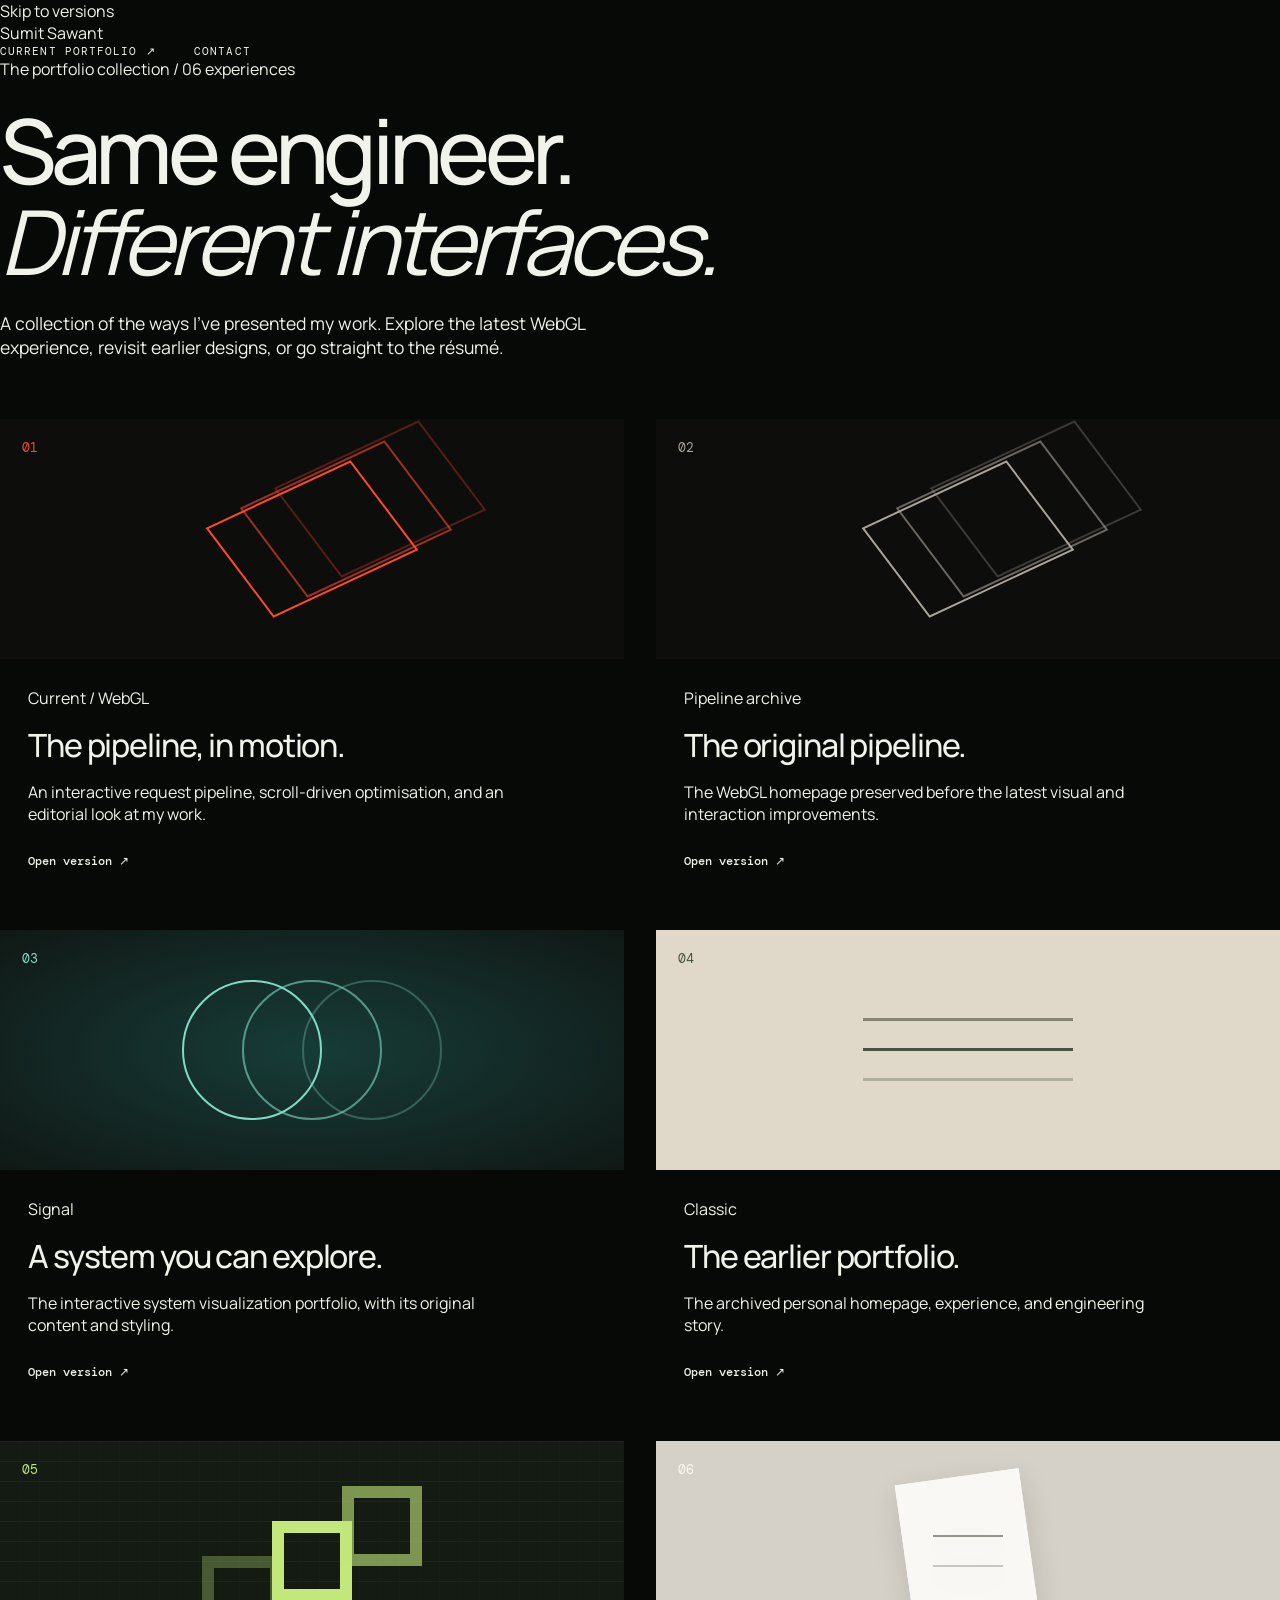
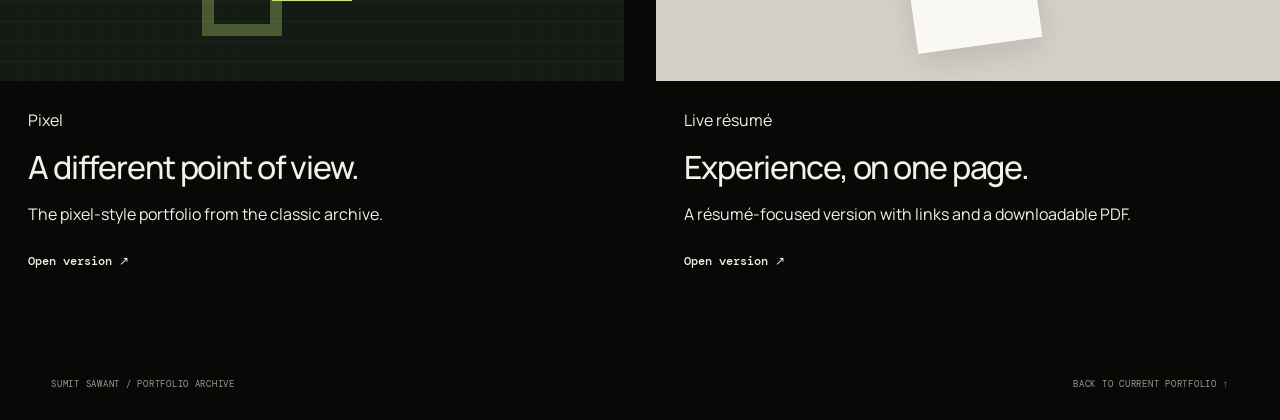
==== versions/index.html @ 626dcef7 "Improve WebGL portfolio controls and add all-versions gallery" ====
<!doctype html><html lang="en"><head><meta charset="utf-8"><meta name="viewport" content="width=device-width,initial-scale=1"><title>Portfolio versions — Sumit Sawant</title><meta name="description" content="Explore Sumit Sawant’s portfolio designs: WebGL pipeline, signal, classic, pixel, and live résumé."><link rel="canonical" href="https://sumitsawant.e2e.work/versions/"><link rel="icon" href="../favicon.svg"><link rel="stylesheet" href="../styles.css"><link rel="stylesheet" href="gallery.css"></head><body><a class="skip" href="#versions">Skip to versions</a><header class="masthead"><a class="masthead__name" href="../">Sumit Sawant</a><nav class="masthead__nav" aria-label="Primary"><a href="../">Current portfolio ↗</a><a href="../#contact">Contact</a></nav></header><main class="gallery"><div class="gallery-intro"><p class="meta">The portfolio collection / 06 experiences</p><h1>Same engineer.<br><em>Different interfaces.</em></h1><p>A collection of the ways I’ve presented my work. Explore the latest WebGL experience, revisit earlier designs, or go straight to the résumé.</p></div><section class="version-grid" id="versions" aria-label="All portfolio versions"><a class="version-card current" href="../"><div class="version-art" aria-hidden="true"><span>01</span><i></i><i></i><i></i></div><div class="version-copy"><p class="meta">Current / WebGL</p><h2>The pipeline, in motion.</h2><p>An interactive request pipeline, scroll-driven optimisation, and an editorial look at my work.</p><span class="version-open">Open version ↗</span></div></a><a class="version-card pipeline" href="pipeline/"><div class="version-art" aria-hidden="true"><span>02</span><i></i><i></i><i></i></div><div class="version-copy"><p class="meta">Pipeline archive</p><h2>The original pipeline.</h2><p>The WebGL homepage preserved before the latest visual and interaction improvements.</p><span class="version-open">Open version ↗</span></div></a><a class="version-card signal" href="../signal/"><div class="version-art" aria-hidden="true"><span>03</span><i></i><i></i><i></i></div><div class="version-copy"><p class="meta">Signal</p><h2>A system you can explore.</h2><p>The interactive system visualization portfolio, with its original content and styling.</p><span class="version-open">Open version ↗</span></div></a><a class="version-card classic" href="../previous/"><div class="version-art" aria-hidden="true"><span>04</span><i></i><i></i><i></i></div><div class="version-copy"><p class="meta">Classic</p><h2>The earlier portfolio.</h2><p>The archived personal homepage, experience, and engineering story.</p><span class="version-open">Open version ↗</span></div></a><a class="version-card pixel" href="../previous/pixel.html"><div class="version-art" aria-hidden="true"><span>05</span><i></i><i></i><i></i></div><div class="version-copy"><p class="meta">Pixel</p><h2>A different point of view.</h2><p>The pixel-style portfolio from the classic archive.</p><span class="version-open">Open version ↗</span></div></a><a class="version-card resume" href="../liveresume/"><div class="version-art" aria-hidden="true"><span>06</span><i></i><i></i><i></i></div><div class="version-copy"><p class="meta">Live résumé</p><h2>Experience, on one page.</h2><p>A résumé-focused version with links and a downloadable PDF.</p><span class="version-open">Open version ↗</span></div></a></section><footer class="gallery-footer meta"><span>Sumit Sawant / Portfolio archive</span><a href="../">Back to current portfolio ↑</a></footer></main></body></html>
---- styles.css ----
@import url("https://fonts.googleapis.com/css2?family=DM+Mono:wght@300;400;500&family=Manrope:wght@400;500;600;700;800&display=swap");

:root { color-scheme:dark; --ink:#070907; --ink-soft:#10130f; --paper:#f1f3ea; --muted:#979d90; --line:rgba(241,243,234,.16); --acid:#c8ff29; --mono:"DM Mono",ui-monospace,SFMono-Regular,Consolas,monospace; --sans:"Manrope",Arial,sans-serif; }
* { box-sizing:border-box; margin:0; padding:0; }
html { scroll-behavior:smooth; scrollbar-color:var(--acid) var(--ink); }
body { background:var(--ink); color:var(--paper); font-family:var(--sans); overflow-x:hidden; }
a { color:inherit; text-decoration:none; }
::selection { background:var(--acid); color:var(--ink); }
:focus-visible { outline:2px solid var(--acid); outline-offset:5px; }
#world { position:fixed; inset:0; width:100%; height:100%; z-index:0; pointer-events:none; }
.grain { position:fixed; inset:-100%; z-index:20; pointer-events:none; opacity:.045; background-image:url("data:image/svg+xml,%3Csvg viewBox='0 0 180 180' xmlns='http://www.w3.org/2000/svg'%3E%3Cfilter id='n'%3E%3CfeTurbulence type='fractalNoise' baseFrequency='.9' numOctaves='4' stitchTiles='stitch'/%3E%3C/filter%3E%3Crect width='100%25' height='100%25' filter='url(%23n)' opacity='.8'/%3E%3C/svg%3E"); animation:grain .25s steps(2) infinite; }
@keyframes grain { 25%{transform:translate(2%,-1%)} 50%{transform:translate(-1%,2%)} 75%{transform:translate(1%,1%)} 100%{transform:translate(-2%,-1%)} }
.loader { position:fixed; inset:0; background:var(--acid); color:var(--ink); z-index:100; display:grid; place-content:center; gap:24px; transition:transform .9s cubic-bezier(.76,0,.24,1); animation:loader-out .9s 1.2s cubic-bezier(.76,0,.24,1) forwards; }
.loader.is-done { transform:translateY(-105%); }
.loader[hidden] { display:none; }
.loader__mark { font-weight:800; font-size:clamp(2rem,7vw,5rem); letter-spacing:-.08em; }
.loader__mark span { opacity:.35; }
.loader__track { height:2px; background:rgba(7,9,7,.2); width:min(300px,65vw); }
.loader__track span { display:block; height:100%; background:var(--ink); animation:load 1.15s cubic-bezier(.76,0,.24,1) forwards; transform-origin:left; }
.loader p { font:500 .65rem var(--mono); letter-spacing:.18em; text-transform:uppercase; }
@keyframes load { from{transform:scaleX(0)} to{transform:scaleX(1)} }
@keyframes loader-out { to{transform:translateY(-105%);visibility:hidden} }

.scroll-progress { position:fixed; z-index:50; top:0; left:0; width:100%; height:2px; pointer-events:none; }
.scroll-progress span { display:block; width:0; height:100%; background:var(--acid); box-shadow:0 0 12px var(--acid); }
.site-header { position:fixed; z-index:30; top:0; left:0; width:100%; padding:25px clamp(22px,4vw,64px); display:flex; align-items:center; justify-content:space-between; transition:padding .35s,background .35s,border-color .35s; border-bottom:1px solid transparent; }
.site-header.is-scrolled { padding-block:16px; background:rgba(7,9,7,.82); border-color:var(--line); backdrop-filter:blur(18px); -webkit-backdrop-filter:blur(18px); }
.logo { display:flex; gap:11px; align-items:center; font:500 .75rem var(--mono); letter-spacing:.12em; }
.logo__signal { width:9px; height:9px; background:var(--acid); box-shadow:0 0 16px var(--acid); animation:blink 2s infinite; }
.logo i { color:var(--acid); font-style:normal; }
@keyframes blink { 50%{opacity:.3} }
nav { display:flex; gap:clamp(18px,3vw,44px); }
nav a,.header-cta { font:400 .68rem var(--mono); letter-spacing:.1em; text-transform:uppercase; position:relative; }
nav a::after { content:""; position:absolute; left:0; bottom:-7px; width:100%; height:1px; background:currentColor; transform:scaleX(0); transform-origin:right; transition:transform .35s; }
nav a:hover::after { transform:scaleX(1); transform-origin:left; }
.header-cta { border:1px solid currentColor; padding:11px 15px; }
.header-cta span { color:var(--acid); margin-left:8px; }
main,footer { position:relative; z-index:2; }

.hero { min-height:100svh; padding:150px clamp(22px,4vw,64px) 48px; display:flex; flex-direction:column; justify-content:space-between; position:relative; }
.hero::before { content:""; position:absolute; inset:80px clamp(22px,4vw,64px) 36px; border:1px solid rgba(255,255,255,.07); pointer-events:none; }
.hero__eyebrow,.section-label { font:400 .68rem var(--mono); letter-spacing:.14em; text-transform:uppercase; color:var(--muted); display:flex; align-items:center; gap:12px; }
.hero__availability { margin-left:auto; margin-right:clamp(30px,8vw,120px); color:rgba(241,243,234,.5); }
.pulse { width:7px; height:7px; border-radius:50%; background:var(--acid); box-shadow:0 0 0 0 rgba(200,255,41,.5); animation:pulse 2s infinite; }
@keyframes pulse { 70%{box-shadow:0 0 0 10px rgba(200,255,41,0)} }
.hero__title-wrap { display:flex; align-items:end; gap:30px; position:relative; }
.hero__title { font-size:clamp(4rem,10.4vw,10.8rem); line-height:.83; letter-spacing:-.075em; font-weight:600; text-transform:uppercase; }
.title-line { display:block; will-change:transform; }
.title-line--accent { color:transparent; -webkit-text-stroke:1.5px var(--acid); padding-left:clamp(0px,8vw,120px); text-shadow:0 0 50px rgba(200,255,41,.08); font-size:.78em; line-height:1; }
.hero__side-note { font:300 .62rem/1.8 var(--mono); color:var(--muted); text-transform:uppercase; letter-spacing:.08em; writing-mode:vertical-rl; margin-bottom:10px; }
.hero__footer { display:flex; align-items:end; justify-content:space-between; padding:0 clamp(24px,5vw,80px); }
.hero__footer>div { max-width:510px; }
.hero__footer p { font-size:clamp(1rem,1.4vw,1.3rem); line-height:1.55; color:#c5c9bf; }
.micro-label { display:block; color:var(--acid); font:400 .55rem var(--mono); letter-spacing:.15em; margin-bottom:12px; }
.round-link { width:96px; height:96px; border:1px solid var(--line); border-radius:50%; display:flex; flex-direction:column; justify-content:center; align-items:center; gap:10px; font:400 .62rem var(--mono); text-transform:uppercase; transition:background .3s,color .3s; }
.round-link:hover { background:var(--acid); color:var(--ink); }
.round-link__arrow { font-size:1.2rem; }
.hero__scroll { position:absolute; right:clamp(22px,4vw,64px); bottom:45%; font:400 .55rem var(--mono); text-transform:uppercase; letter-spacing:.12em; color:var(--muted); transform:rotate(90deg) translateX(50%); transform-origin:right; display:flex; align-items:center; gap:10px; }
.hero__scroll span { width:40px; height:1px; background:var(--acid); display:block; }

.ticker { overflow:hidden; border-block:1px solid var(--line); background:rgba(7,9,7,.82); backdrop-filter:blur(10px); transform:rotate(-1deg) scale(1.02); }
.ticker__track { display:flex; gap:34px; align-items:center; width:max-content; padding:20px 0; animation:ticker 24s linear infinite; }
.ticker span { font-size:clamp(1rem,2vw,1.5rem); text-transform:uppercase; letter-spacing:.03em; white-space:nowrap; }
.ticker i { color:var(--acid); font-style:normal; }
@keyframes ticker { to{transform:translateX(-50%)} }
.section-pad { padding:clamp(110px,14vw,210px) clamp(22px,7vw,110px); }
.section-label { border-top:1px solid var(--line); padding-top:18px; margin-bottom:clamp(60px,8vw,120px); }
.section-label span { color:var(--acid); }
.intro { background:linear-gradient(180deg,transparent,rgba(15,18,14,.86)); }
.intro__grid { display:grid; grid-template-columns:1.5fr .65fr; gap:clamp(40px,10vw,160px); align-items:end; }
.statement { font-size:clamp(3.2rem,7vw,8.4rem); line-height:.97; letter-spacing:-.065em; font-weight:500; max-width:1100px; }
.statement em { font-style:normal; color:var(--acid); }
.intro__copy p { color:#b8bdb1; font-size:clamp(1rem,1.35vw,1.25rem); line-height:1.65; margin-bottom:35px; }
.status-chip { font:400 .59rem var(--mono); text-transform:uppercase; letter-spacing:.1em; border:1px solid var(--line); padding:12px; display:flex; gap:9px; align-items:center; width:max-content; }
.status-chip span { width:6px; height:6px; background:var(--acid); border-radius:50%; }

.work { background:var(--paper); color:var(--ink); }
.work .section-label { border-color:rgba(7,9,7,.2); color:#60645c; }
.work-list { display:grid; grid-template-columns:repeat(3,1fr); border-top:1px solid rgba(7,9,7,.25); }
.work-card { min-height:560px; padding:32px clamp(22px,3vw,48px); border-right:1px solid rgba(7,9,7,.22); display:flex; flex-direction:column; position:relative; overflow:hidden; transition:color .45s; isolation:isolate; }
.work-card:last-child { border-right:0; }
.work-card::before { content:""; position:absolute; inset:100% 0 0; background:var(--ink); transition:inset .55s cubic-bezier(.22,1,.36,1); z-index:-1; }
.work-card__glow { position:absolute; z-index:-1; left:var(--glow-x,50%); top:var(--glow-y,50%); width:330px; height:330px; transform:translate(-50%,-50%); border-radius:50%; background:radial-gradient(circle,rgba(200,255,41,.2),transparent 67%); opacity:0; transition:opacity .35s; pointer-events:none; }
.work-card:hover { color:var(--paper); }
.work-card:hover::before { inset:0; }
.work-card:hover .work-card__glow { opacity:1; }
.work-card__top { display:flex; justify-content:space-between; align-items:center; }
.work-card__number { font:500 .65rem var(--mono); }
.work-card__icon { width:54px; height:54px; border:1px solid currentColor; border-radius:50%; display:grid; place-items:center; font-size:1.4rem; transition:transform .5s; }
.work-card:hover .work-card__icon { transform:rotate(180deg); color:var(--acid); }
.work-card h3 { font-size:clamp(2rem,3vw,4rem); line-height:1.03; letter-spacing:-.055em; font-weight:500; margin:auto 0 30px; }
.work-card p { font-size:.95rem; line-height:1.7; max-width:350px; opacity:.72; margin-bottom:30px; }
.work-card ul { display:flex; flex-wrap:wrap; gap:7px; list-style:none; }
.work-card li { border:1px solid currentColor; border-radius:99px; padding:7px 10px; font:400 .55rem var(--mono); text-transform:uppercase; letter-spacing:.07em; opacity:.7; }

.experience { background:rgba(7,9,7,.9); }
.experience__inner { display:grid; grid-template-columns:1.15fr .85fr; gap:10vw; align-items:start; }
.kicker { font:400 .65rem var(--mono); color:var(--acid); text-transform:uppercase; letter-spacing:.15em; margin-bottom:22px; }
.experience__headline h2 { font-size:clamp(3.2rem,6vw,7rem); line-height:.96; letter-spacing:-.06em; font-weight:500; }
.experience__headline h2 span { color:var(--muted); }
.timeline { border-left:1px solid var(--line); }
.timeline__item { position:relative; padding:0 0 80px 42px; }
.timeline__item:last-child { padding-bottom:0; }
.timeline__dot { position:absolute; left:-5px; top:5px; width:9px; height:9px; background:var(--acid); border-radius:50%; box-shadow:0 0 18px var(--acid); }
.timeline__year { font:400 .6rem var(--mono); color:var(--acid); letter-spacing:.12em; }
.timeline h3 { font-size:clamp(2rem,4vw,4rem); letter-spacing:-.04em; margin:10px 0 4px; }
.timeline p { color:var(--muted); }

.stack { background:var(--ink-soft); }
.stack__cloud { display:flex; align-items:baseline; justify-content:center; flex-wrap:wrap; gap:20px clamp(25px,5vw,75px); }
.stack__cloud span { font-size:clamp(1.6rem,4.5vw,5.5rem); font-weight:500; letter-spacing:-.05em; color:#6d7268; transition:color .3s,transform .3s; cursor:default; }
.stack__cloud span:hover { color:var(--paper); transform:translateY(-6px); }
.stack__cloud .stack__primary { color:var(--acid); }

.contact { min-height:90vh; display:flex; flex-direction:column; justify-content:center; align-items:center; text-align:center; position:relative; overflow:hidden; background:radial-gradient(circle at 50% 50%,rgba(200,255,41,.08),transparent 35%); }
.contact__orb { width:min(54vw,700px); height:min(54vw,700px); border:1px solid rgba(200,255,41,.2); border-radius:50%; position:absolute; box-shadow:inset 0 0 120px rgba(200,255,41,.04); animation:orb 5s ease-in-out infinite; }
.contact__orb::before,.contact__orb::after { content:""; position:absolute; inset:8%; border:1px solid rgba(200,255,41,.12); border-radius:50%; }
.contact__orb::after { inset:21%; }
@keyframes orb { 50%{transform:scale(1.05);box-shadow:inset 0 0 150px rgba(200,255,41,.09)} }
.contact h2 { font-size:clamp(4.5rem,13vw,13rem); line-height:.76; letter-spacing:-.08em; text-transform:uppercase; font-weight:600; position:relative; }
.contact h2 span { color:var(--acid); }
.contact__actions { position:relative; margin-top:80px; display:flex; align-items:center; gap:45px; }
.email { background:var(--acid); color:var(--ink); padding:20px 28px; font:500 .72rem var(--mono); text-transform:uppercase; letter-spacing:.07em; transition:box-shadow .3s,transform .3s; }
.email:hover { box-shadow:0 0 0 7px rgba(200,255,41,.12),0 18px 60px rgba(200,255,41,.18); }
.email span { margin-left:28px; }
.contact__links { display:flex; gap:24px; font:400 .65rem var(--mono); text-transform:uppercase; }
footer { padding:30px clamp(22px,4vw,64px); border-top:1px solid var(--line); display:flex; justify-content:space-between; font:400 .58rem var(--mono); text-transform:uppercase; letter-spacing:.08em; color:var(--muted); background:var(--ink); }
.error-page { min-height:100svh; overflow:hidden; background:radial-gradient(circle at 50% 45%,rgba(200,255,41,.1),transparent 35%),var(--ink); }
.error-shell { min-height:100svh; display:flex; flex-direction:column; align-items:center; justify-content:center; text-align:center; padding:30px; }
.error-shell h1 { font-size:clamp(9rem,30vw,28rem); line-height:.75; letter-spacing:-.1em; font-weight:600; }
.error-shell h1 span { color:transparent; -webkit-text-stroke:2px var(--acid); }
.error-shell>p:not(.kicker) { color:var(--muted); margin:45px 0 30px; font-size:clamp(.9rem,1.3vw,1.15rem); }
.error-shell .email { display:inline-block; }

.reveal { opacity:0; transform:translateY(45px); transition:opacity .9s ease,transform .9s cubic-bezier(.22,1,.36,1); }
.reveal.is-visible { opacity:1; transform:none; }
.work-card:nth-child(2),.timeline__item:nth-child(2) { transition-delay:.12s; }
.work-card:nth-child(3),.timeline__item:nth-child(3) { transition-delay:.24s; }
.cursor { width:18px; height:18px; border:1px solid var(--acid); border-radius:50%; position:fixed; left:0; top:0; z-index:80; pointer-events:none; mix-blend-mode:difference; opacity:0; transition:width .2s,height .2s,background .2s,opacity .2s; transform:translate(-50%,-50%); }
.cursor.has-moved { opacity:1; }
.cursor.is-hover { width:44px; height:44px; background:var(--acid); }

@media (max-width:900px) {
  nav{display:none}.hero__title{font-size:clamp(3.8rem,14vw,8rem)}.hero__footer{padding:0}.intro__grid,.experience__inner{grid-template-columns:1fr}.work-list{grid-template-columns:1fr}.work-card{min-height:480px;border-right:0;border-bottom:1px solid rgba(7,9,7,.22)}.experience__inner{gap:80px}.stack__cloud{justify-content:flex-start}.contact h2{font-size:clamp(4rem,17vw,9rem)}
}
@media (max-width:600px) {
  .site-header{padding:18px;right:0;width:auto}.site-header.is-scrolled{padding-block:13px}.logo{font-size:.64rem}.header-cta{display:none}.hero{padding:120px 18px 30px;overflow:hidden}.hero::before,.hero__side-note,.hero__scroll,.hero__availability{display:none}.hero__title{font-size:clamp(3.3rem,15.2vw,5.8rem);line-height:.87}.title-line--accent{padding-left:0;-webkit-text-stroke-width:1px}.hero__footer{align-items:flex-start;gap:22px}.hero__footer>div{max-width:240px}.hero__footer p{font-size:.88rem}.round-link{width:72px;height:72px;flex:none}.section-pad{padding:100px 20px}.statement{font-size:3.25rem}.work-card{padding:26px 20px;min-height:440px}.contact{min-height:80vh}.contact__orb{width:90vw;height:90vw}.contact__actions{flex-direction:column;gap:28px;margin-top:60px}.email{font-size:.58rem;padding:17px 15px}.email span{margin-left:12px}.contact__links{gap:18px}footer{gap:20px;flex-wrap:wrap}footer span:nth-child(2){display:none}
}
@media (pointer:coarse) { .cursor{display:none} }
@media (prefers-reduced-motion:reduce) { html{scroll-behavior:auto}*,*::before,*::after{animation-duration:.01ms!important;animation-iteration-count:1!important;transition-duration:.01ms!important}.reveal{opacity:1;transform:none}#world{opacity:.45} }

/* 2026 interaction layer — restrained system UI around one authored WebGL scene. */
.skip-link { position:fixed; z-index:120; top:12px; left:12px; padding:12px 16px; background:var(--acid); color:var(--ink); font:500 .68rem var(--mono); text-transform:uppercase; letter-spacing:.08em; transform:translateY(-160%); transition:transform .25s; }
.skip-link:focus { transform:none; }
#content [id] { scroll-margin-top:100px; }
.grain { inset:-12%; opacity:.035; background-size:180px 180px; animation:grain-fine .5s steps(2) infinite; }
@keyframes grain-fine { 0%{transform:translate3d(0,0,0)} 33%{transform:translate3d(1.5%,-1%,0)} 66%{transform:translate3d(-1%,1.5%,0)} 100%{transform:translate3d(.5%,-.5%,0)} }

.site-header nav { gap:2px; padding:5px; border:1px solid rgba(241,243,234,.11); background:rgba(7,9,7,.5); box-shadow:0 12px 45px rgba(0,0,0,.18); backdrop-filter:blur(16px); -webkit-backdrop-filter:blur(16px); }
.site-header nav a { --nav-scale:1; --nav-lift:0px; display:flex; align-items:center; justify-content:center; min-height:32px; padding:4px 11px; transform:translate3d(0,var(--nav-lift),0) scale(var(--nav-scale)); transform-origin:50% 100%; transition:transform .2s ease,color .2s ease,background .2s ease; }
.site-header nav a::after { display:none; }
.site-header nav a:hover,.site-header nav a:focus-visible { color:var(--acid); background:rgba(200,255,41,.07); }
.nav-resume { display:none!important; }

.hero__title { position:relative; z-index:1; }
.title-line { clip-path:inset(-8% -4% -12% 0); }
.js-ready .title-line { opacity:0; clip-path:inset(-8% 100% -12% 0); }
.js-ready .is-loaded .title-line,.js-ready body.is-loaded .title-line { animation:title-unmask 1.05s cubic-bezier(.2,.78,.2,1) forwards; }
.js-ready .is-loaded .title-line:nth-child(2),.js-ready body.is-loaded .title-line:nth-child(2) { animation-delay:.1s; }
@keyframes title-unmask { 0%{opacity:0;clip-path:inset(-8% 100% -12% 0);filter:blur(8px)} 100%{opacity:1;clip-path:inset(-8% -4% -12% 0);filter:blur(0)} }

.hero__footer { gap:clamp(20px,3vw,48px); }
.hero__footer>div:first-child { flex:1 1 420px; }
.scene-console { flex:0 0 clamp(245px,19vw,286px); margin-left:auto; border:1px solid rgba(241,243,234,.15); background:rgba(7,9,7,.64); box-shadow:0 22px 65px rgba(0,0,0,.28),inset 0 1px rgba(255,255,255,.035); backdrop-filter:blur(18px); -webkit-backdrop-filter:blur(18px); padding:13px; position:relative; overflow:hidden; }
.scene-console::before { content:""; position:absolute; inset:0 auto auto 0; width:42%; height:1px; background:var(--acid); box-shadow:0 0 14px rgba(200,255,41,.8); }
.scene-console::after { content:""; position:absolute; left:-25%; top:0; width:20%; height:100%; background:linear-gradient(90deg,transparent,rgba(200,255,41,.045),transparent); transform:skewX(-16deg); animation:console-scan 5.5s ease-in-out infinite; pointer-events:none; }
@keyframes console-scan { 0%,18%{transform:translateX(0) skewX(-16deg)} 70%,100%{transform:translateX(720%) skewX(-16deg)} }
.scene-console__head,.scene-console__readout { display:flex; justify-content:space-between; gap:12px; font:400 .56rem var(--mono); letter-spacing:.08em; text-transform:uppercase; color:#8f9787; white-space:nowrap; }
.scene-console__live { color:var(--paper); }
.scene-console__live i { display:inline-block; width:5px; height:5px; margin:0 5px 1px 0; border-radius:50%; background:var(--acid); box-shadow:0 0 9px var(--acid); animation:blink 1.6s infinite; }
.scene-console__modes { display:grid; grid-template-columns:repeat(3,1fr); gap:4px; margin:12px 0; }
.scene-console button { min-height:30px; border:1px solid rgba(241,243,234,.11); background:rgba(255,255,255,.025); color:#9fa69a; font:400 .56rem var(--mono); text-transform:uppercase; letter-spacing:.05em; cursor:pointer; transition:background .25s,color .25s,border-color .25s,box-shadow .25s; }
.scene-console button:hover,.scene-console button:focus-visible { color:var(--paper); border-color:rgba(200,255,41,.42); }
.scene-console button.is-active { color:var(--ink); background:var(--acid); border-color:var(--acid); box-shadow:0 0 18px rgba(200,255,41,.12); }
.scene-console__readout { padding-top:10px; border-top:1px solid rgba(241,243,234,.09); font-size:.51rem; }
.scene-console__readout span:first-child { color:#c5cbbf; }

@property --rim-angle { syntax:"<angle>"; initial-value:0deg; inherits:false; }
.email { --cta-x:50%; --cta-y:50%; position:relative; isolation:isolate; overflow:hidden; color:var(--paper); border:1px solid transparent; background:linear-gradient(#12170f,#12170f) padding-box,conic-gradient(from var(--rim-angle),rgba(200,255,41,.16),var(--acid),rgba(103,217,195,.7),rgba(200,255,41,.16)) border-box; animation:cta-rim 5s linear infinite; }
.email::after { content:""; position:absolute; z-index:-1; inset:0; background:radial-gradient(120px circle at var(--cta-x) var(--cta-y),rgba(200,255,41,.24),transparent 58%); opacity:.55; transition:opacity .25s; }
.email:hover { color:var(--acid); box-shadow:0 0 0 7px rgba(200,255,41,.07),0 18px 60px rgba(200,255,41,.14); }
@keyframes cta-rim { to{--rim-angle:360deg} }

.reveal { opacity:1; transform:none; }
.js-ready .reveal { opacity:0; transform:translateY(36px); }
.js-ready .reveal.is-visible { opacity:1; transform:none; }
.world-fallback .hero { background:radial-gradient(circle at 76% 42%,rgba(200,255,41,.09),transparent 28%); }
#world { transition:opacity .6s ease; }
#world.is-muted { opacity:.08; }
.ticker:hover .ticker__track,.ticker:focus-within .ticker__track { animation-play-state:paused; }

@media (max-width:1120px) {
  .scene-console { display:none; }
}
@media (max-width:900px) {
  body { padding-bottom:72px; }
  body.error-page { padding-bottom:0; }
  .hero { padding-bottom:100px; }
  .site-header nav { display:flex; position:fixed; z-index:70; left:50%; right:auto; top:auto; bottom:max(12px,env(safe-area-inset-bottom)); width:min(calc(100vw - 24px),430px); transform:translateX(-50%); justify-content:space-between; padding:5px; background:rgba(7,9,7,.84); box-shadow:0 14px 55px rgba(0,0,0,.52),inset 0 1px rgba(255,255,255,.04); }
  .site-header nav a { flex:1; min-height:44px; padding:5px 8px; font-size:.58rem; }
  .nav-resume { display:flex!important; color:var(--acid); }
  .hero__footer { gap:22px; }
}
@media (max-width:600px) {
  .hero { padding-bottom:98px; }
  .hero__eyebrow { font-size:.6rem; letter-spacing:.08em; gap:9px; }
  .hero__footer>div:first-child { flex-basis:auto; }
  .site-header nav { width:calc(100vw - 20px); bottom:max(10px,env(safe-area-inset-bottom)); }
  .site-header nav a { font-size:.54rem; letter-spacing:.055em; }
  .contact__links a { min-height:40px; display:flex; align-items:center; }
}
@media (max-height:720px) and (min-width:901px) {
  .hero { min-height:760px; }
}
@media (prefers-reduced-motion:reduce) {
  .js-ready .title-line { opacity:1; clip-path:inset(-8% -4% -12% 0); filter:none; }
  .js-ready .reveal { opacity:1; transform:none; }
  .site-header nav a { --nav-scale:1!important; --nav-lift:0px!important; }
}
---- versions/gallery.css ----
.gallery { padding:70px var(--pad) 24px; max-width:1600px; margin:auto; }
.gallery-intro { margin-bottom:60px; }
.gallery-intro h1 { font-size:clamp(3rem,7vw,7rem); letter-spacing:-.06em; line-height:1.02; margin:24px 0; font-weight:500; }
.gallery-intro em { font-family:var(--serif); color:var(--accent); font-weight:400; }
.gallery-intro > p:last-child { max-width:58ch; color:var(--ink-2); font-size:1.1rem; }
.version-grid { display:grid; grid-template-columns:repeat(2,minmax(0,1fr)); gap:32px; }
.version-card { border:1px solid var(--rule); display:block; background:var(--panel); transition:transform .25s,border-color .25s; }
.version-card:hover { transform:translateY(-5px); border-color:var(--accent); }
.version-art { height:240px; overflow:hidden; position:relative; background:#0d0d0b; color:#ff4a2d; display:flex; align-items:center; justify-content:center; }
.version-art span { position:absolute; top:20px; left:22px; font:400 .8rem var(--mono); }
.version-art i { position:absolute; width:160px; height:110px; border:2px solid currentColor; transform:rotate(-25deg) skew(12deg); }
.version-art i:nth-of-type(2) { transform:translate(34px,-20px) rotate(-25deg) skew(12deg); opacity:.6; }
.version-art i:nth-of-type(3) { transform:translate(68px,-40px) rotate(-25deg) skew(12deg); opacity:.3; }
.pipeline .version-art { color:#aaa49a; }
.signal .version-art { color:#81dac6; background:radial-gradient(ellipse at center,#173c38,#101815); }
.signal .version-art i { width:140px; height:140px; border-radius:50%; transform:translateX(-60px); }
.signal .version-art i:nth-of-type(2) { transform:translateX(0); }
.signal .version-art i:nth-of-type(3) { transform:translateX(60px); }
.classic .version-art { background:#e0d8c9; color:#4a5140; }
.classic .version-art i { transform:none; width:210px; height:3px; border:0; background:currentColor; }
.classic .version-art i:nth-of-type(2) { transform:translateY(-30px); }
.classic .version-art i:nth-of-type(3) { transform:translateY(30px); }
.pixel .version-art { color:#c2e77a; background:repeating-linear-gradient(90deg,transparent 0 19px,#ffffff06 20px),repeating-linear-gradient(0deg,#141b12 0 19px,#273021 20px); }
.pixel .version-art i { width:80px; height:80px; transform:none; border:12px solid currentColor; }
.pixel .version-art i:nth-of-type(2) { transform:translate(70px,-35px); }
.pixel .version-art i:nth-of-type(3) { transform:translate(-70px,35px); }
.resume .version-art { background:#d5d1c8; color:#f9f8f4; }
.resume .version-art i { width:125px; height:170px; background:currentColor; transform:rotate(-8deg); box-shadow:0 10px 30px #14130f20; }
.resume .version-art i:nth-of-type(2) { width:70px; height:2px; background:#55524a; transform:translateY(-25px); border:0; }
.resume .version-art i:nth-of-type(3) { width:70px; height:2px; background:#55524a; transform:translateY(5px); border:0; }
.version-copy { padding:28px; }
.version-copy h2 { font-size:clamp(1.5rem,2.5vw,2.2rem); letter-spacing:-.035em; margin:14px 0; font-weight:500; }
.version-copy > p:not(.meta) { color:var(--ink-2); max-width:48ch; }
.version-open { display:inline-block; margin-top:28px; font:500 .75rem var(--mono); color:var(--accent); }
.gallery-footer { display:flex; justify-content:space-between; gap:20px; flex-wrap:wrap; margin-top:60px; padding-top:20px; border-top:1px solid var(--rule); }
@media(max-width:650px) { .gallery { padding-top:45px; } .version-grid { grid-template-columns:1fr; gap:24px; } .version-art { height:210px; } }
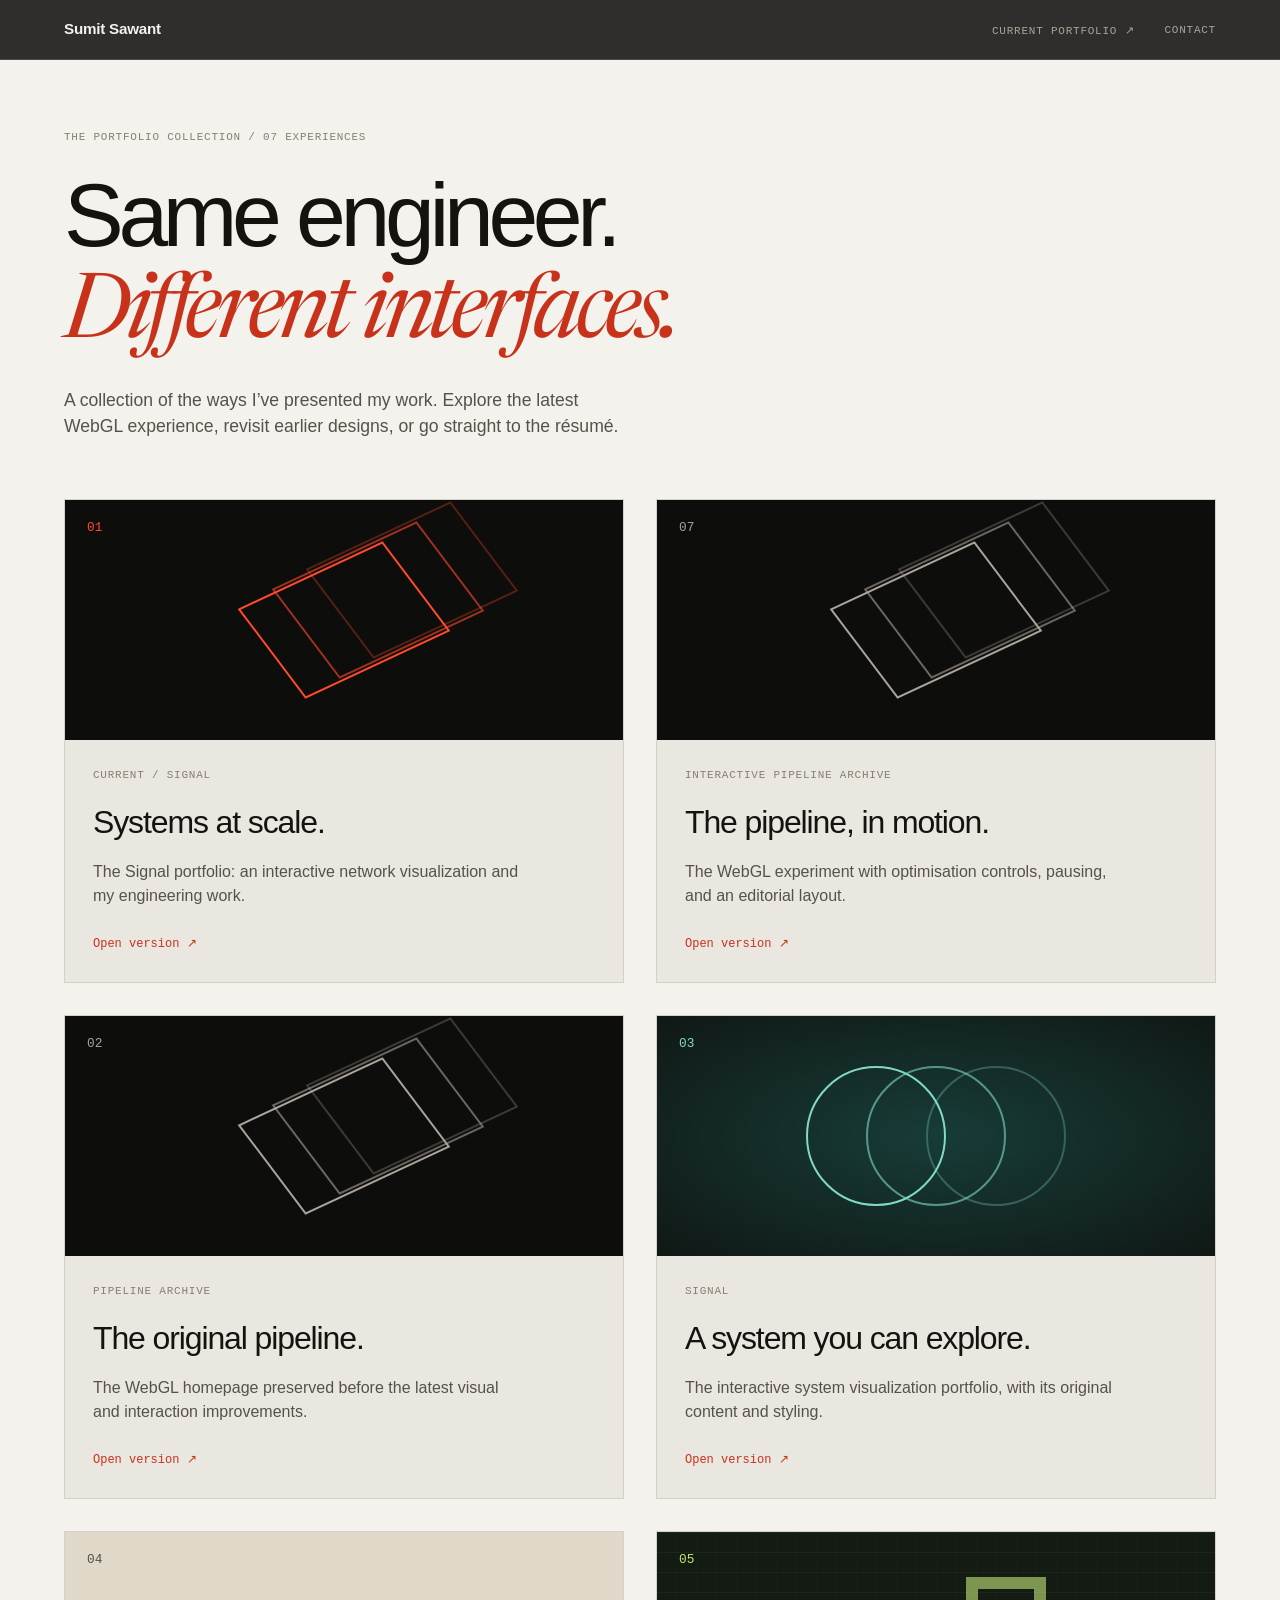
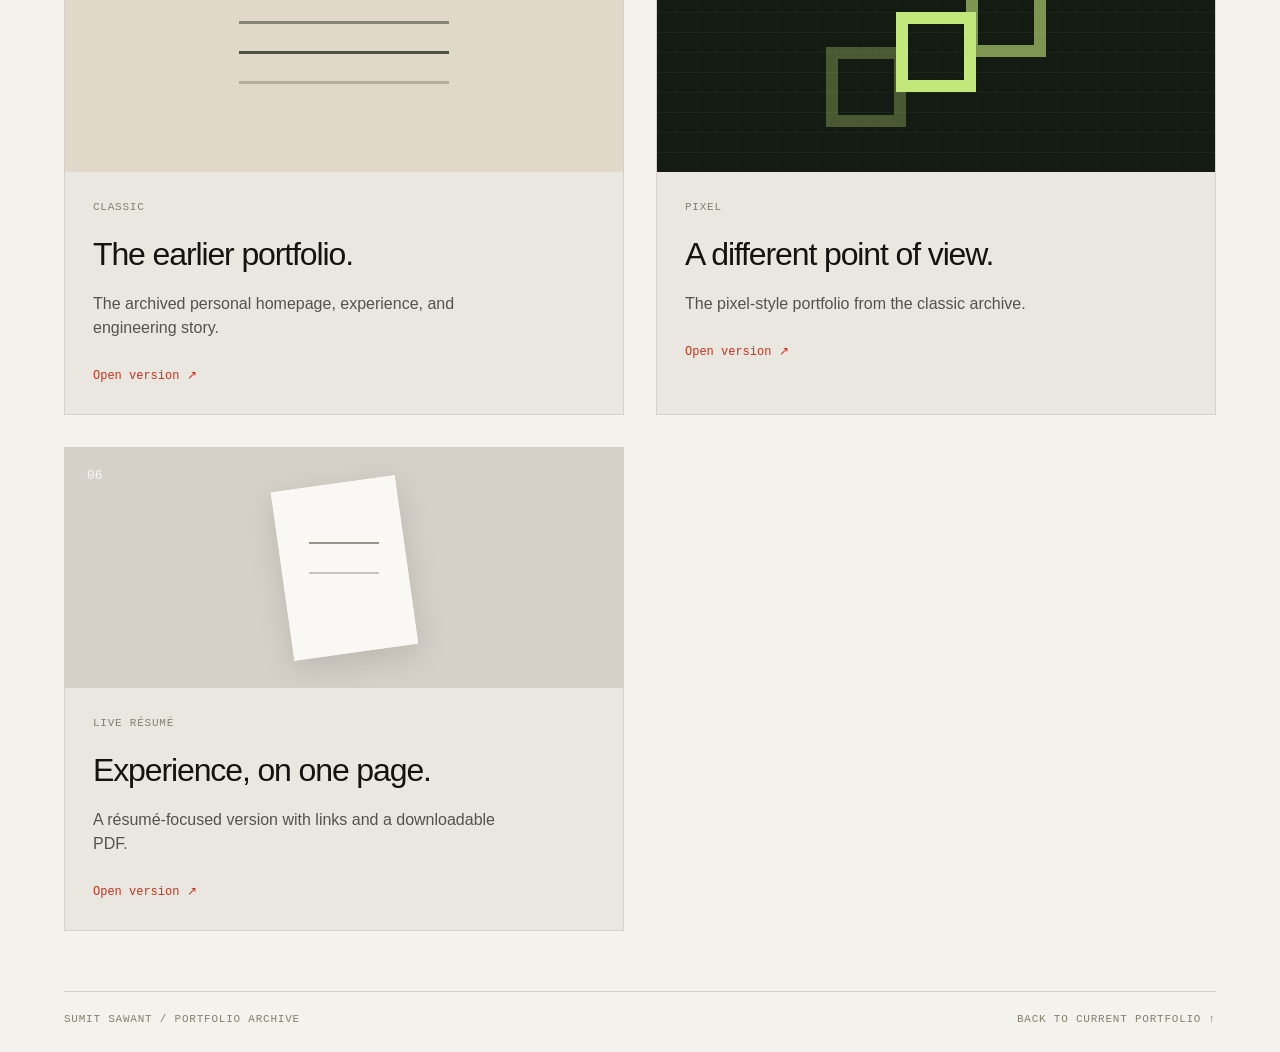
==== commit 1588a5ae: "Restore Signal as the live portfolio and preserve pipeline versions" ====
--- a/versions/index.html
+++ b/versions/index.html
@@ -1 +1 @@
-<!doctype html><html lang="en"><head><meta charset="utf-8"><meta name="viewport" content="width=device-width,initial-scale=1"><title>Portfolio versions — Sumit Sawant</title><meta name="description" content="Explore Sumit Sawant’s portfolio designs: WebGL pipeline, signal, classic, pixel, and live résumé."><link rel="canonical" href="https://sumitsawant.e2e.work/versions/"><link rel="icon" href="../favicon.svg"><link rel="stylesheet" href="../styles.css"><link rel="stylesheet" href="gallery.css"></head><body><a class="skip" href="#versions">Skip to versions</a><header class="masthead"><a class="masthead__name" href="../">Sumit Sawant</a><nav class="masthead__nav" aria-label="Primary"><a href="../">Current portfolio ↗</a><a href="../#contact">Contact</a></nav></header><main class="gallery"><div class="gallery-intro"><p class="meta">The portfolio collection / 06 experiences</p><h1>Same engineer.<br><em>Different interfaces.</em></h1><p>A collection of the ways I’ve presented my work. Explore the latest WebGL experience, revisit earlier designs, or go straight to the résumé.</p></div><section class="version-grid" id="versions" aria-label="All portfolio versions"><a class="version-card current" href="../"><div class="version-art" aria-hidden="true"><span>01</span><i></i><i></i><i></i></div><div class="version-copy"><p class="meta">Current / WebGL</p><h2>The pipeline, in motion.</h2><p>An interactive request pipeline, scroll-driven optimisation, and an editorial look at my work.</p><span class="version-open">Open version ↗</span></div></a><a class="version-card pipeline" href="pipeline/"><div class="version-art" aria-hidden="true"><span>02</span><i></i><i></i><i></i></div><div class="version-copy"><p class="meta">Pipeline archive</p><h2>The original pipeline.</h2><p>The WebGL homepage preserved before the latest visual and interaction improvements.</p><span class="version-open">Open version ↗</span></div></a><a class="version-card signal" href="../signal/"><div class="version-art" aria-hidden="true"><span>03</span><i></i><i></i><i></i></div><div class="version-copy"><p class="meta">Signal</p><h2>A system you can explore.</h2><p>The interactive system visualization portfolio, with its original content and styling.</p><span class="version-open">Open version ↗</span></div></a><a class="version-card classic" href="../previous/"><div class="version-art" aria-hidden="true"><span>04</span><i></i><i></i><i></i></div><div class="version-copy"><p class="meta">Classic</p><h2>The earlier portfolio.</h2><p>The archived personal homepage, experience, and engineering story.</p><span class="version-open">Open version ↗</span></div></a><a class="version-card pixel" href="../previous/pixel.html"><div class="version-art" aria-hidden="true"><span>05</span><i></i><i></i><i></i></div><div class="version-copy"><p class="meta">Pixel</p><h2>A different point of view.</h2><p>The pixel-style portfolio from the classic archive.</p><span class="version-open">Open version ↗</span></div></a><a class="version-card resume" href="../liveresume/"><div class="version-art" aria-hidden="true"><span>06</span><i></i><i></i><i></i></div><div class="version-copy"><p class="meta">Live résumé</p><h2>Experience, on one page.</h2><p>A résumé-focused version with links and a downloadable PDF.</p><span class="version-open">Open version ↗</span></div></a></section><footer class="gallery-footer meta"><span>Sumit Sawant / Portfolio archive</span><a href="../">Back to current portfolio ↑</a></footer></main></body></html>+<!doctype html><html lang="en"><head><meta charset="utf-8"><meta name="viewport" content="width=device-width,initial-scale=1"><title>Portfolio versions — Sumit Sawant</title><meta name="description" content="Explore Sumit Sawant’s portfolio designs: WebGL pipeline, signal, classic, pixel, and live résumé."><link rel="canonical" href="https://sumitsawant.e2e.work/versions/"><link rel="icon" href="../favicon.svg"><link rel="stylesheet" href="base.css"><link rel="stylesheet" href="gallery.css"></head><body><a class="skip" href="#versions">Skip to versions</a><header class="masthead"><a class="masthead__name" href="../">Sumit Sawant</a><nav class="masthead__nav" aria-label="Primary"><a href="../">Current portfolio ↗</a><a href="../#contact">Contact</a></nav></header><main class="gallery"><div class="gallery-intro"><p class="meta">The portfolio collection / 07 experiences</p><h1>Same engineer.<br><em>Different interfaces.</em></h1><p>A collection of the ways I’ve presented my work. Explore the latest WebGL experience, revisit earlier designs, or go straight to the résumé.</p></div><section class="version-grid" id="versions" aria-label="All portfolio versions"><a class="version-card current" href="../"><div class="version-art" aria-hidden="true"><span>01</span><i></i><i></i><i></i></div><div class="version-copy"><p class="meta">Current / Signal</p><h2>Systems at scale.</h2><p>The Signal portfolio: an interactive network visualization and my engineering work.</p><span class="version-open">Open version ↗</span></div></a><a class="version-card pipeline" href="interactive-pipeline/"><div class="version-art" aria-hidden="true"><span>07</span><i></i><i></i><i></i></div><div class="version-copy"><p class="meta">Interactive pipeline archive</p><h2>The pipeline, in motion.</h2><p>The WebGL experiment with optimisation controls, pausing, and an editorial layout.</p><span class="version-open">Open version ↗</span></div></a><a class="version-card pipeline" href="pipeline/"><div class="version-art" aria-hidden="true"><span>02</span><i></i><i></i><i></i></div><div class="version-copy"><p class="meta">Pipeline archive</p><h2>The original pipeline.</h2><p>The WebGL homepage preserved before the latest visual and interaction improvements.</p><span class="version-open">Open version ↗</span></div></a><a class="version-card signal" href="../signal/"><div class="version-art" aria-hidden="true"><span>03</span><i></i><i></i><i></i></div><div class="version-copy"><p class="meta">Signal</p><h2>A system you can explore.</h2><p>The interactive system visualization portfolio, with its original content and styling.</p><span class="version-open">Open version ↗</span></div></a><a class="version-card classic" href="../previous/"><div class="version-art" aria-hidden="true"><span>04</span><i></i><i></i><i></i></div><div class="version-copy"><p class="meta">Classic</p><h2>The earlier portfolio.</h2><p>The archived personal homepage, experience, and engineering story.</p><span class="version-open">Open version ↗</span></div></a><a class="version-card pixel" href="../previous/pixel.html"><div class="version-art" aria-hidden="true"><span>05</span><i></i><i></i><i></i></div><div class="version-copy"><p class="meta">Pixel</p><h2>A different point of view.</h2><p>The pixel-style portfolio from the classic archive.</p><span class="version-open">Open version ↗</span></div></a><a class="version-card resume" href="../liveresume/"><div class="version-art" aria-hidden="true"><span>06</span><i></i><i></i><i></i></div><div class="version-copy"><p class="meta">Live résumé</p><h2>Experience, on one page.</h2><p>A résumé-focused version with links and a downloadable PDF.</p><span class="version-open">Open version ↗</span></div></a></section><footer class="gallery-footer meta"><span>Sumit Sawant / Portfolio archive</span><a href="../">Back to current portfolio ↑</a></footer></main></body></html>
--- a/versions/base.css
+++ b/versions/base.css
@@ -0,0 +1,525 @@
+@import url("https://fonts.googleapis.com/css2?family=Archivo:wght@400;500;600;700&family=IBM+Plex+Mono:wght@400;500&family=Newsreader:ital,opsz,wght@1,6..72,300;1,6..72,400&display=swap");
+
+/* ─────────────────────────────────────────────────────────────
+   Editorial system. Paper ground, hard grid, one accent.
+   Type and rules do the work; there are no effects.
+   ───────────────────────────────────────────────────────────── */
+
+:root {
+  color-scheme: light;
+  --paper: #f4f2ed;
+  --panel: #eae7e0;
+  --ink: #14130f;
+  --ink-2: #55524a;
+  --ink-3: #85806f;
+  --rule: #d5d1c8;
+  --rule-2: #b9b4a8;
+  --accent: #c8321b;
+
+  --sans: "Archivo", "Helvetica Neue", Helvetica, Arial, sans-serif;
+  --mono: "IBM Plex Mono", ui-monospace, SFMono-Regular, Menlo, monospace;
+  --serif: "Newsreader", Georgia, "Times New Roman", serif;
+
+  --pad: clamp(20px, 5vw, 76px);
+  --gap: clamp(28px, 4vw, 64px);
+}
+
+* { box-sizing: border-box; margin: 0; padding: 0; }
+html { -webkit-text-size-adjust: 100%; scroll-behavior: smooth; }
+body {
+  background: var(--paper);
+  color: var(--ink);
+  font-family: var(--sans);
+  font-size: 16px;
+  line-height: 1.5;
+  font-synthesis-weight: none;
+  -webkit-font-smoothing: antialiased;
+}
+a { color: inherit; text-decoration: none; }
+::selection { background: var(--accent); color: var(--paper); }
+:focus-visible { outline: 2px solid var(--accent); outline-offset: 3px; }
+[id] { scroll-margin-top: 92px; }
+
+.visually-hidden {
+  position: absolute; width: 1px; height: 1px; padding: 0;
+  margin: -1px; overflow: hidden; clip: rect(0 0 0 0); white-space: nowrap; border: 0;
+}
+.skip {
+  position: fixed; z-index: 90; top: 10px; left: 10px;
+  background: var(--ink); color: var(--paper); padding: 11px 15px;
+  font: 500 .72rem var(--mono); transform: translateY(-180%); transition: transform .2s;
+}
+.skip:focus { transform: none; }
+
+/* Small uppercase mono — the connective tissue of the whole page. */
+.meta {
+  font: 400 .688rem/1.45 var(--mono);
+  letter-spacing: .07em;
+  text-transform: uppercase;
+  color: var(--ink-3);
+}
+
+/* ── Masthead ───────────────────────────────────────────── */
+.masthead {
+  position: sticky; top: 0; z-index: 50;
+  display: flex; align-items: baseline; justify-content: space-between;
+  gap: 20px; padding: 18px var(--pad);
+  background: var(--paper);
+  border-bottom: 1px solid var(--rule);
+}
+.masthead__name { font-weight: 600; font-size: .95rem; letter-spacing: -.015em; }
+.masthead__nav { display: flex; gap: clamp(14px, 2.4vw, 30px); }
+.masthead__nav a {
+  font: 400 .688rem var(--mono); letter-spacing: .07em; text-transform: uppercase;
+  color: var(--ink-2); padding-bottom: 2px; border-bottom: 1px solid transparent;
+  transition: color .15s, border-color .15s;
+}
+.masthead__nav a:hover { color: var(--accent); border-color: var(--accent); }
+.masthead__nav span { margin-left: 3px; }
+
+/* ── Lede ───────────────────────────────────────────────── */
+.lede { padding: clamp(56px, 9vw, 130px) var(--pad) clamp(40px, 6vw, 78px); }
+.lede__meta { display: flex; flex-wrap: wrap; gap: 8px 26px; margin-bottom: clamp(26px, 4vw, 48px); }
+.lede__meta span { position: relative; }
+.lede__meta span + span::before {
+  content: ""; position: absolute; left: -14px; top: .52em;
+  width: 5px; height: 1px; background: var(--rule-2);
+}
+.lede__title {
+  font-size: clamp(2.7rem, 8.2vw, 7.4rem);
+  line-height: .94;
+  letter-spacing: -.045em;
+  font-weight: 600;
+  max-width: 15ch;
+  text-wrap: balance;
+}
+.lede__body {
+  margin-top: clamp(30px, 4vw, 54px);
+  padding-top: 22px;
+  border-top: 1px solid var(--rule);
+  max-width: 62ch;
+}
+.lede__body p { font-size: clamp(1.02rem, 1.35vw, 1.28rem); line-height: 1.62; color: var(--ink-2); }
+
+/* ── Figure block ───────────────────────────────────────── */
+.figure-block { padding: clamp(44px, 6vw, 90px) var(--pad); background: var(--panel); border-block: 1px solid var(--rule); }
+.figure-head { max-width: 60ch; }
+.figure-title {
+  margin-top: 12px;
+  font-size: clamp(1.35rem, 2.5vw, 2.2rem);
+  font-weight: 500; letter-spacing: -.028em; line-height: 1.18;
+}
+.chart { margin-top: clamp(28px, 4vw, 48px); }
+.chart svg { display: block; width: 100%; height: auto; overflow: visible; }
+.chart .ax { stroke: var(--rule-2); stroke-width: 1; }
+.chart .tick line { stroke: var(--rule-2); stroke-width: 1; }
+.chart .tick text { font: 400 15px var(--mono); fill: var(--ink-3); text-anchor: middle; }
+.chart .bar { stroke: var(--rule-2); stroke-width: 2; }
+.chart .mark circle { stroke: var(--panel); stroke-width: 2; }
+.chart .mark--before circle { fill: #8a857a; }
+.chart .mark--after circle { fill: var(--accent); }
+.chart .lbl { font: 500 30px var(--sans); fill: var(--ink); letter-spacing: -.02em; }
+.chart .mark--after .lbl { fill: var(--accent); }
+.chart .sub { font: 400 13px var(--mono); fill: var(--ink-3); letter-spacing: .1em; }
+.chart .delta { font: 400 14px var(--mono); fill: var(--ink-2); letter-spacing: .09em; }
+.chart__cap { margin-top: 20px; text-transform: none; letter-spacing: .01em; max-width: 60ch; }
+
+/* A trace, not a chart: the queue physically collapses as the system optimises. */
+.trace-proof {
+  position: relative; overflow: hidden;
+  padding: clamp(24px, 3.4vw, 48px);
+  color: var(--paper); background: #11100e;
+  border: 1px solid rgba(20,19,15,.35);
+  box-shadow: 0 24px 70px rgba(20,19,15,.12);
+}
+.trace-proof::before {
+  content: ""; position: absolute; inset: 0; pointer-events: none;
+  background:
+    linear-gradient(rgba(244,242,237,.035) 1px, transparent 1px),
+    linear-gradient(90deg, rgba(244,242,237,.035) 1px, transparent 1px);
+  background-size: 48px 48px;
+  mask-image: linear-gradient(90deg, #000, transparent 88%);
+}
+.trace-proof__values {
+  position: relative; z-index: 1;
+  display: grid; grid-template-columns: 1fr auto 1fr; gap: clamp(18px, 4vw, 64px);
+  align-items: end;
+}
+.trace-proof__values > div:last-child { text-align: right; }
+.trace-proof__values .meta { color: #77736c; }
+.trace-proof__number {
+  margin-top: 7px; font: 500 clamp(2.15rem, 6vw, 6rem)/.92 var(--mono);
+  letter-spacing: -.07em; white-space: nowrap; color: #a6a096;
+  opacity: calc(1 - var(--optimise, 0) * .45);
+}
+.trace-proof__number span { font-size: .36em; letter-spacing: -.02em; color: #625e58; }
+.trace-proof__number--after { color: #ff4a2d; opacity: calc(.5 + var(--optimise, 0) * .5); }
+.trace-proof__number--after span { color: #ff765f; }
+.trace-proof__arrow { padding-bottom: .12em; font: 300 clamp(1.6rem, 4vw, 4rem)/1 var(--sans); color: #4f4b45; }
+.trace-proof__lanes {
+  position: relative; z-index: 1; height: clamp(92px, 12vw, 150px);
+  margin-top: clamp(26px, 4vw, 50px); padding-top: 10px;
+  border-top: 1px solid rgba(244,242,237,.12);
+}
+.trace-proof__lanes i {
+  position: relative; display: block; height: 1px; margin-top: 16px;
+  width: var(--trace-width, 100%); transform-origin: left;
+  background: linear-gradient(90deg, rgba(244,242,237,.16), rgba(244,242,237,.6) 74%, #ff4a2d);
+  transition: width .12s linear, transform .12s linear;
+}
+.trace-proof__lanes i::after {
+  content: ""; position: absolute; right: -3px; top: -3px;
+  width: 7px; height: 7px; background: #ff4a2d;
+  box-shadow: 0 0 16px rgba(255,74,45,.72);
+}
+.trace-proof__lanes i:nth-child(1), .trace-proof__lanes i:nth-child(5) { transform: translateY(var(--trace-jitter, 11px)); }
+.trace-proof__lanes i:nth-child(2), .trace-proof__lanes i:nth-child(6) { transform: translateY(var(--trace-jitter-neg, -11px)); width: calc(var(--trace-width, 100%) - 5%); }
+.trace-proof__lanes i:nth-child(3) { transform: translateY(calc(var(--trace-jitter, 11px) / 2)); width: calc(var(--trace-width, 100%) - 11%); }
+.trace-proof__lanes i:nth-child(4) { transform: translateY(calc(var(--trace-jitter-neg, -11px) / 2)); width: calc(var(--trace-width, 100%) - 2%); }
+.trace-proof__footer {
+  position: relative; z-index: 1; display: grid; grid-template-columns: 1fr auto auto auto;
+  gap: clamp(12px, 3vw, 42px); padding-top: 13px;
+  border-top: 1px solid rgba(244,242,237,.12); color: #6f6a63;
+}
+.trace-proof__footer strong { color: #ff4a2d; font-weight: 500; }
+.trace-proof .chart__cap { position: relative; z-index: 1; color: #77736c; }
+
+.figures {
+  display: grid; grid-template-columns: repeat(5, 1fr);
+  gap: 1px; margin-top: clamp(34px, 4vw, 56px);
+  background: var(--rule); border: 1px solid var(--rule);
+}
+.figures > div { background: var(--panel); padding: 20px; }
+.figures dt { font: 400 .688rem var(--mono); letter-spacing: .07em; text-transform: uppercase; color: var(--ink-3); }
+.figures dd { margin-top: 10px; font-size: clamp(1.5rem, 3vw, 2.5rem); font-weight: 500; letter-spacing: -.04em; }
+
+/* ── Rule heads ─────────────────────────────────────────── */
+.rule-head {
+  display: flex; align-items: baseline; justify-content: space-between; gap: 20px;
+  padding-bottom: 14px; border-bottom: 1px solid var(--ink);
+}
+.rule-head h2 { font-size: clamp(1.1rem, 1.7vw, 1.35rem); font-weight: 600; letter-spacing: -.015em; }
+
+/* ── Entries ────────────────────────────────────────────── */
+.entries { padding: clamp(56px, 8vw, 118px) var(--pad); }
+.entry {
+  display: grid;
+  grid-template-columns: 4rem minmax(0, 1.55fr) minmax(0, 1fr);
+  gap: var(--gap);
+  padding: clamp(30px, 4vw, 52px) 0;
+  border-bottom: 1px solid var(--rule);
+}
+.entry__no { padding-top: .45em; }
+.entry h3 { font-size: clamp(1.6rem, 3.4vw, 2.9rem); font-weight: 500; letter-spacing: -.038em; line-height: 1.06; }
+.entry__org { margin-top: 12px; }
+.entry__lede { margin-top: 18px; max-width: 54ch; color: var(--ink-2); font-size: clamp(.97rem, 1.15vw, 1.09rem); line-height: 1.6; }
+
+.spec { align-self: start; border-top: 1px solid var(--ink); }
+.spec::before {
+  content: ""; display: block; height: 86px; border-bottom: 1px solid var(--rule);
+  opacity: .78; transition: opacity .25s, transform .35s cubic-bezier(.2,.8,.2,1);
+}
+.entry:hover .spec::before { opacity: 1; transform: translateY(-3px); }
+.entry:nth-of-type(1) .spec::before {
+  background:
+    radial-gradient(circle at 8% 50%, var(--accent) 0 3px, transparent 4px),
+    radial-gradient(circle at 38% 50%, var(--ink) 0 3px, transparent 4px),
+    radial-gradient(circle at 68% 50%, var(--ink) 0 3px, transparent 4px),
+    radial-gradient(circle at 96% 50%, var(--accent) 0 3px, transparent 4px),
+    linear-gradient(var(--rule-2), var(--rule-2)) center / 88% 1px no-repeat;
+}
+.entry:nth-of-type(2) .spec::before {
+  background:
+    linear-gradient(90deg, var(--accent) 0 1px, transparent 1px) 8% 20% / 9% 12px repeat-x,
+    linear-gradient(90deg, var(--ink) 0 52%, transparent 52%) left 50% / 17px 1px repeat-x,
+    linear-gradient(90deg, transparent, var(--accent), transparent) center 74% / 100% 1px no-repeat;
+}
+.entry:nth-of-type(3) .spec::before {
+  background:
+    radial-gradient(circle at 50% 50%, var(--accent) 0 3px, transparent 4px 15px, var(--rule-2) 16px 17px, transparent 18px 29px, var(--rule-2) 30px 31px, transparent 32px),
+    linear-gradient(90deg, transparent 49.8%, var(--rule-2) 50%, transparent 50.2%),
+    linear-gradient(transparent 49.8%, var(--rule-2) 50%, transparent 50.2%);
+}
+.spec > div {
+  display: flex; justify-content: space-between; gap: 18px;
+  padding: 11px 0; border-bottom: 1px solid var(--rule);
+}
+.spec dt { font: 400 .688rem var(--mono); letter-spacing: .07em; text-transform: uppercase; color: var(--ink-3); white-space: nowrap; }
+.spec dd { font: 500 .875rem var(--mono); text-align: right; }
+.spec .hi { color: var(--accent); }
+
+/* ── Statement ──────────────────────────────────────────── */
+.statement { padding: clamp(50px, 7vw, 105px) var(--pad); border-block: 1px solid var(--rule); background: var(--panel); }
+.statement blockquote { max-width: clamp(300px, 64vw, 940px); }
+.statement p {
+  font-family: var(--serif); font-style: italic; font-weight: 300;
+  font-size: clamp(1.8rem, 4.4vw, 3.6rem); line-height: 1.16; letter-spacing: -.02em;
+  text-wrap: balance;
+}
+
+/* ── Record ─────────────────────────────────────────────── */
+.record { padding: clamp(56px, 8vw, 118px) var(--pad); }
+.roles { list-style: none; margin-top: 8px; }
+.roles li {
+  display: grid; grid-template-columns: 12rem minmax(0, 1fr) minmax(0, 1fr);
+  gap: var(--gap); align-items: baseline;
+  padding: clamp(22px, 2.6vw, 34px) 0; border-bottom: 1px solid var(--rule);
+}
+.roles__org { font-size: clamp(1.25rem, 2.3vw, 1.85rem); font-weight: 500; letter-spacing: -.03em; }
+.roles__title { color: var(--ink-2); }
+.roles__note { margin-top: 8px; }
+
+.stack { display: grid; grid-template-columns: repeat(3, 1fr); gap: var(--gap); margin-top: clamp(44px, 6vw, 78px); }
+.stack > div { border-top: 1px solid var(--ink); padding-top: 14px; }
+.stack > div p:last-child { margin-top: 10px; font-size: clamp(1rem, 1.4vw, 1.2rem); }
+
+/* ── Contact ────────────────────────────────────────────── */
+.contact {
+  padding: clamp(66px, 10vw, 150px) var(--pad);
+  border-top: 1px solid var(--rule); background: var(--panel);
+  display: flex; flex-wrap: wrap; gap: clamp(32px, 5vw, 70px); justify-content: space-between; align-items: end;
+}
+.contact__h { font-size: clamp(2.1rem, 5.6vw, 4.6rem); font-weight: 600; letter-spacing: -.045em; line-height: .98; }
+.contact__ack { margin-bottom: 22px; color: var(--accent); }
+.contact__ack i {
+  display: inline-block; width: 6px; height: 6px; margin: 0 9px 1px 1px;
+  border-radius: 50%; background: var(--accent); box-shadow: 0 0 0 5px rgba(200,50,27,.1);
+}
+.contact__mail {
+  display: inline-block; font: 500 clamp(.9rem, 1.5vw, 1.15rem) var(--mono);
+  color: var(--accent); border-bottom: 1px solid var(--accent); padding-bottom: 4px;
+}
+.contact__rest { display: flex; gap: 22px; margin-top: 26px; }
+.contact__rest a { border-bottom: 1px solid var(--rule-2); padding-bottom: 2px; transition: color .15s, border-color .15s; }
+.contact__rest a:hover { color: var(--accent); border-color: var(--accent); }
+.contact__rest span { margin-left: 3px; }
+
+/* ── Colophon ───────────────────────────────────────────── */
+.colophon {
+  display: flex; flex-wrap: wrap; gap: 12px 30px; justify-content: space-between;
+  padding: 22px var(--pad); border-top: 1px solid var(--rule);
+}
+
+/* ── 404 ────────────────────────────────────────────────── */
+.error { min-height: 78vh; display: flex; flex-direction: column; justify-content: center; padding: 60px var(--pad); }
+.error h1 { font-size: clamp(3.4rem, 12vw, 9rem); font-weight: 600; letter-spacing: -.055em; line-height: .9; }
+.error h1 span { color: var(--accent); }
+.error p { margin-top: 22px; max-width: 44ch; color: var(--ink-2); font-size: 1.05rem; }
+.error a.back { align-self: flex-start; margin-top: 30px; font: 500 .875rem var(--mono); color: var(--accent); border-bottom: 1px solid var(--accent); padding-bottom: 4px; }
+
+/* ── Responsive ─────────────────────────────────────────── */
+@media (max-width: 900px) {
+  .entry { grid-template-columns: 2.6rem minmax(0, 1fr); }
+  .entry .spec { grid-column: 2; margin-top: 6px; }
+  .roles li { grid-template-columns: 1fr; gap: 4px; }
+  .roles__when { margin-bottom: 6px; }
+  .figures { grid-template-columns: repeat(2, 1fr); }
+  .figures > div:last-child { grid-column: span 2; }
+  .stack { grid-template-columns: 1fr; gap: 26px; }
+  .chart .lbl { font-size: 38px; }
+  .chart .sub, .chart .delta, .chart .tick text { font-size: 18px; }
+}
+@media (max-width: 560px) {
+  .masthead { flex-direction: column; align-items: flex-start; gap: 10px; }
+  .masthead__nav { gap: 16px; }
+  .lede__title { max-width: none; }
+  .contact { align-items: flex-start; }
+  .chart .lbl { font-size: 46px; }
+  .chart .sub, .chart .delta, .chart .tick text { font-size: 22px; }
+  .trace-proof { padding: 22px 18px; }
+  .trace-proof__values { grid-template-columns: 1fr; gap: 20px; }
+  .trace-proof__values > div:last-child { text-align: left; }
+  .trace-proof__arrow { display: none; }
+  .trace-proof__number { font-size: clamp(2.35rem, 14vw, 4.4rem); }
+  .trace-proof__lanes { height: 110px; margin-top: 28px; }
+  .trace-proof__lanes i { margin-top: 13px; }
+  .trace-proof__footer { grid-template-columns: 1fr auto; }
+  .trace-proof__footer span:nth-child(2) { display: none; }
+  .spec::before { height: 70px; }
+}
+@media (prefers-reduced-motion: reduce) {
+  html { scroll-behavior: auto; }
+  * { transition-duration: .01ms !important; }
+}
+@media print {
+  .masthead, .skip, .colophon a { display: none; }
+  body { background: #fff; }
+  .figure-block, .statement, .contact { background: none; }
+}
+
+/* ── Live system scene ──────────────────────────────────── */
+:root {
+  --scene-ink: #1b1a16;
+  --scene-signal: #ed3d21;
+}
+
+html { background: var(--paper); }
+body { position: relative; background: transparent; overflow-x: clip; }
+main, .masthead, .colophon { position: relative; z-index: 2; }
+
+#world {
+  position: fixed; inset: 0; z-index: 0;
+  width: 100%; height: 100%; display: block; pointer-events: none;
+  opacity: 0; filter: saturate(.92) contrast(1.04);
+  background: radial-gradient(circle at 75% 43%, #2b1510 0%, #11100e 31%, #090908 70%);
+  transition: opacity 1.1s cubic-bezier(.2,.8,.2,1);
+}
+.scene-ready #world { opacity: 1; }
+.no-scene #world { display: none; }
+.no-scene .lede { background: #090908; }
+
+.signal-noise {
+  position: fixed; inset: 0; z-index: 3; pointer-events: none;
+  opacity: .18; mix-blend-mode: soft-light;
+  background:
+    repeating-linear-gradient(to bottom, transparent 0, transparent 3px, rgba(20,19,15,.045) 4px),
+    radial-gradient(circle at 77% 34%, transparent 0 17%, rgba(20,19,15,.035) 52%, transparent 73%);
+}
+
+.scroll-meter {
+  position: fixed; z-index: 45; right: 18px; top: 50%;
+  width: 1px; height: min(28vh, 210px); transform: translateY(-50%);
+  background: rgba(20,19,15,.15); pointer-events: none;
+}
+.scroll-meter::before,
+.scroll-meter::after {
+  content: ""; position: absolute; left: -2px; width: 5px; height: 1px;
+  background: var(--ink-3);
+}
+.scroll-meter::before { top: 0; }
+.scroll-meter::after { bottom: 0; }
+.scroll-meter span {
+  position: absolute; left: -2px; top: var(--meter-y, 0%); width: 5px; height: 5px;
+  border-radius: 50%; background: var(--accent);
+  transform: translateY(-50%);
+  box-shadow: 0 0 0 3px rgba(200,50,27,.12);
+}
+
+.masthead {
+  color: var(--paper);
+  background: rgba(9,9,8,.84);
+  border-bottom-color: rgba(244,242,237,.15);
+  backdrop-filter: blur(16px); -webkit-backdrop-filter: blur(16px);
+}
+.masthead__nav a { color: #aaa49a; }
+.masthead__nav a:hover { color: #ff4a2d; border-color: #ff4a2d; }
+
+.lede {
+  min-height: calc(100svh - 58px);
+  padding-block: clamp(80px, 12vw, 158px) clamp(82px, 9vw, 124px);
+  display: flex; align-items: center; position: relative;
+  border-bottom: 1px solid rgba(20,19,15,.14);
+  color: var(--paper);
+}
+.lede::after {
+  content: ""; position: absolute; z-index: -1; inset: 0;
+  background: linear-gradient(90deg, rgba(9,9,8,.98) 0%, rgba(9,9,8,.92) 36%, rgba(9,9,8,.2) 60%, transparent 78%);
+  pointer-events: none;
+}
+.lede__text { position: relative; width: min(58vw, 850px); max-width: 74ch; }
+.lede__title { text-shadow: 0 1px rgba(0,0,0,.3); }
+.lede__title span { color: #ff4a2d; }
+.lede .meta { color: #8f8b83; }
+.lede__meta span + span::before { background: rgba(244,242,237,.28); }
+.lede__body { border-top-color: rgba(244,242,237,.22); }
+.lede__body p { color: #b8b3aa; }
+
+.system-hud {
+  position: absolute; right: max(var(--pad), 5vw); bottom: clamp(70px, 10vh, 116px);
+  width: clamp(246px, 24vw, 340px); color: var(--paper);
+  border-top: 1px solid rgba(244,242,237,.7);
+  backdrop-filter: blur(8px); -webkit-backdrop-filter: blur(8px);
+}
+.system-hud__head {
+  display: flex; justify-content: space-between; gap: 20px;
+  padding: 9px 0; border-bottom: 1px solid rgba(244,242,237,.16);
+  color: #979188;
+}
+.system-hud__head span:first-child { color: var(--accent); }
+.system-hud__head i {
+  display: inline-block; width: 5px; height: 5px; margin: 0 7px 1px 1px;
+  border-radius: 50%; background: var(--accent); box-shadow: 0 0 0 4px rgba(200,50,27,.12);
+  animation: hud-pulse 1.8s ease-in-out infinite;
+}
+.system-hud__metrics { padding-top: 7px; }
+.system-hud__metrics p {
+  display: flex; justify-content: space-between; align-items: baseline;
+  padding: 5px 0; font: 400 .63rem var(--mono); text-transform: uppercase;
+  letter-spacing: .065em; color: #827d75;
+}
+.system-hud__metrics strong { color: var(--paper); font-weight: 500; }
+.system-hud__metrics p:nth-child(2) strong { color: var(--accent); }
+
+.scroll-cue {
+  position: absolute; left: var(--pad); bottom: 27px;
+  display: flex; align-items: center; gap: 10px; color: #77736d;
+}
+.scroll-cue span { position: relative; display: block; width: 38px; height: 1px; background: rgba(244,242,237,.22); overflow: hidden; }
+.scroll-cue span::after {
+  content: ""; position: absolute; inset: 0; background: var(--accent);
+  transform: translateX(-100%); animation: scan 2.4s cubic-bezier(.65,0,.35,1) infinite;
+}
+
+.figure-block, .statement, .contact {
+  background: rgba(234,231,224,.985);
+  backdrop-filter: blur(7px); -webkit-backdrop-filter: blur(7px);
+}
+.figures > div { background: rgba(234,231,224,.82); }
+.chart .mark circle { stroke: #eeebe4; }
+.entries, .record, .colophon { background: rgba(244,242,237,.99); }
+.entry {
+  transition: padding .35s cubic-bezier(.2,.8,.2,1), border-color .25s;
+}
+.entry:hover { padding-inline: 12px; border-color: var(--ink); }
+.entry h3 { transition: color .2s; }
+.entry:hover h3 { color: var(--accent); }
+
+.reveal {
+  opacity: 0; transform: translateY(28px);
+  transition: opacity .8s cubic-bezier(.2,.8,.2,1), transform .8s cubic-bezier(.2,.8,.2,1);
+}
+.reveal.is-visible { opacity: 1; transform: none; }
+
+@keyframes scan { 0% { transform: translateX(-100%); } 50%, 100% { transform: translateX(100%); } }
+@keyframes hud-pulse { 50% { opacity: .35; box-shadow: 0 0 0 7px rgba(200,50,27,0); } }
+
+@media (max-width: 900px) {
+  .lede { align-items: flex-start; min-height: 860px; }
+  .lede::after { background: linear-gradient(180deg, rgba(9,9,8,.99) 0 44%, rgba(9,9,8,.38) 65%, transparent 91%); }
+  .lede__text { width: 100%; }
+  .system-hud { right: var(--pad); bottom: 70px; width: min(47vw, 330px); }
+}
+
+@media (max-width: 560px) {
+  .lede { min-height: 800px; padding-top: 62px; }
+  .lede::after { background: linear-gradient(180deg, rgba(9,9,8,1) 0 51%, rgba(9,9,8,.42) 70%, transparent 94%); }
+  .system-hud { left: var(--pad); right: auto; bottom: 65px; width: calc(100% - var(--pad) * 2); }
+  .scroll-cue { display: none; }
+  .scroll-meter { right: 8px; }
+  .signal-noise { opacity: .09; }
+}
+
+@media (prefers-reduced-motion: reduce) {
+  #world { transition: none; }
+  .system-hud__head i, .scroll-cue span::after { animation: none; }
+  .reveal { opacity: 1; transform: none; }
+}
+
+/* Interactive pipeline and portfolio archive navigation */
+.hero-actions { display:flex; flex-wrap:wrap; align-items:center; gap:24px; margin-top:32px; }
+.hero-button { padding:13px 19px; background:#ff4a2d; color:#090908; font-weight:600; border:1px solid #ff4a2d; transition:background .2s, transform .2s; }
+.hero-button:hover { background:#ff765e; transform:translateY(-2px); }
+.hero-button span { margin-left:20px; }
+.hero-link { font:400 .75rem var(--mono); color:#d0cbc2; border-bottom:1px solid #77736d; padding-bottom:5px; }
+.scene-controls { position:absolute; right:var(--pad); bottom:25px; display:flex; flex-wrap:wrap; gap:8px; align-items:center; max-width:440px; }
+.scene-controls button { font:400 .65rem var(--mono); color:#d0cbc2; background:rgba(15,14,12,.8); border:1px solid #5c554c; padding:9px 12px; cursor:pointer; transition:border-color .2s, color .2s; }
+.scene-controls button:hover, .scene-controls button[aria-pressed="true"] { border-color:#ff4a2d; color:#ff765e; }
+.scene-controls button:disabled { opacity:.4; cursor:default; }
+.scene-controls .meta { flex-basis:100%; font-size:.56rem; text-align:right; color:#aaa49a; }
+.masthead__nav { flex-wrap:wrap; }
+@media (max-width:900px) { .lede { min-height:960px; } .system-hud { bottom:118px; } .scene-controls { bottom:28px; } }
+@media (max-width:560px) { .lede { min-height:930px; } .scene-controls { left:var(--pad); right:var(--pad); } .scene-controls .meta { text-align:left; } .hero-actions { gap:18px; } .masthead__nav { gap:14px; } }
+@media print { #world, .signal-noise, .scroll-meter, .scene-controls, .system-hud { display:none; } .lede { color:#14130f; min-height:auto; } .lede::after { display:none; } .reveal { opacity:1; transform:none; } }
+.system-hud { background:rgba(9,9,8,.88); padding:12px 16px; border:1px solid rgba(244,242,237,.24); }
+.system-hud__head { color:#b8b3aa; }
+.system-hud__metrics p { color:#aaa49a; }
